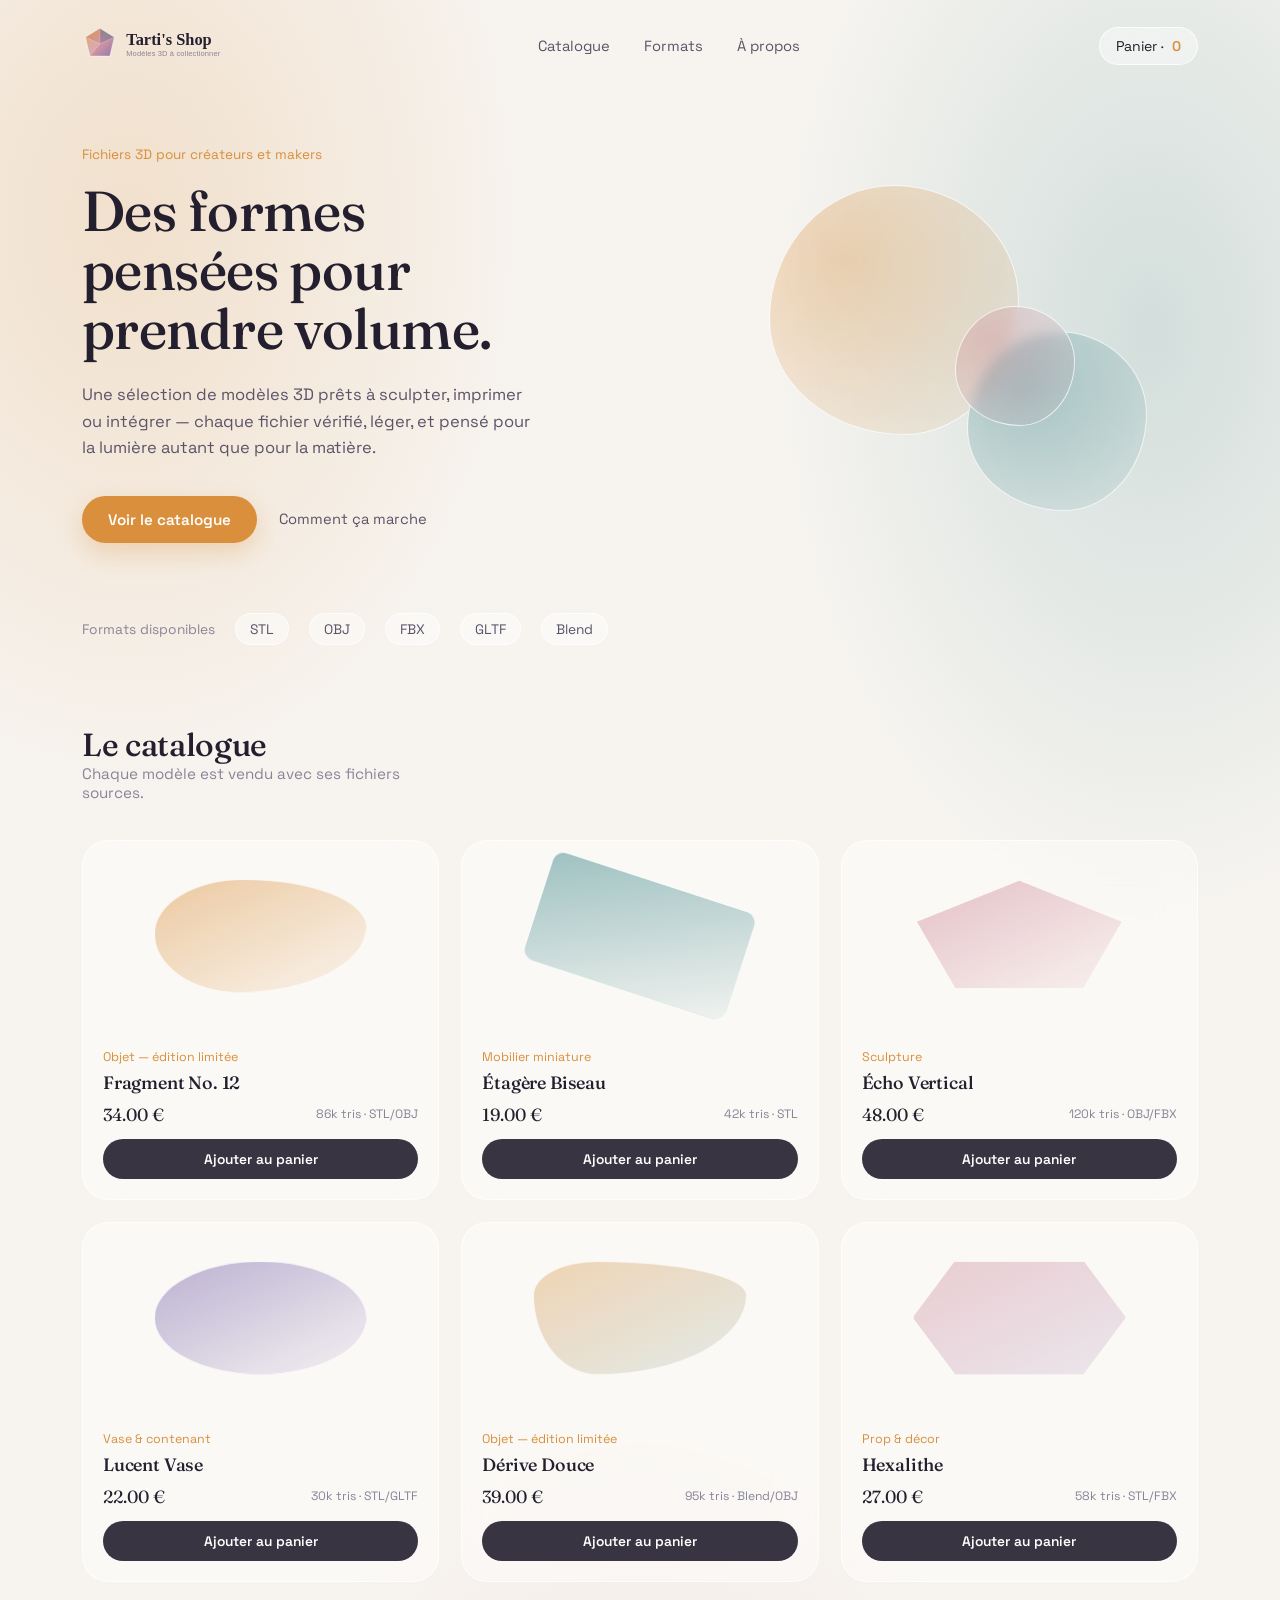
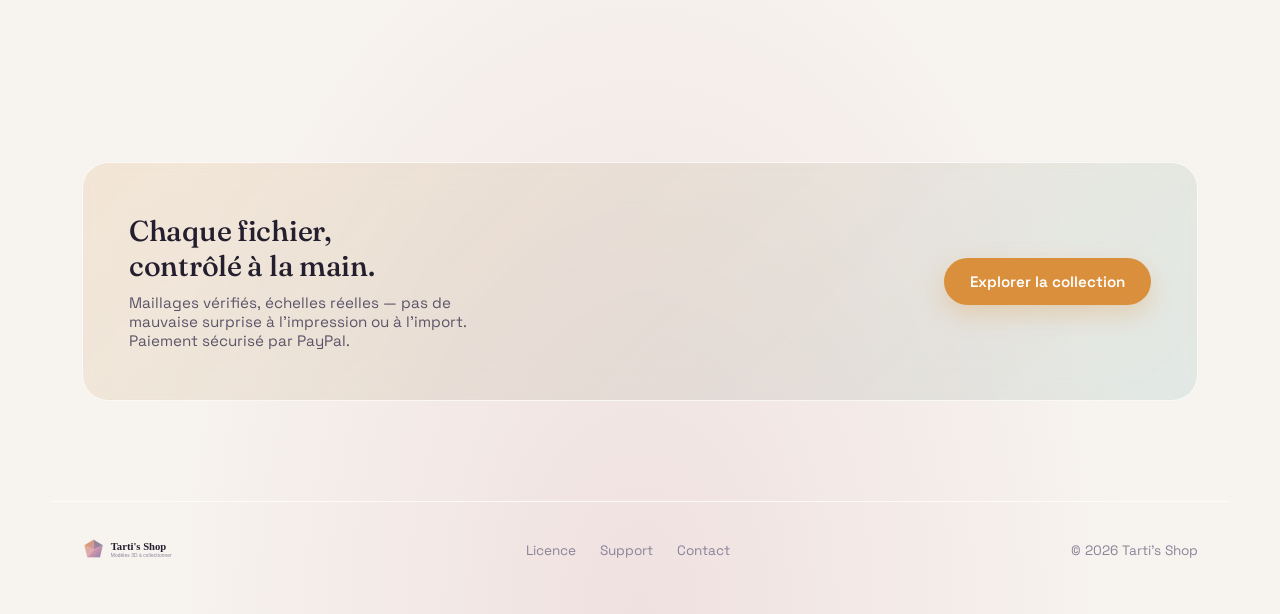
==== index.html @ 71e9e68e "Add files via upload" ====
<!DOCTYPE html>
<html lang="fr">
<head>
<meta charset="UTF-8">
<meta name="viewport" content="width=device-width, initial-scale=1.0">
<title>Tarti's Shop — Modèles 3D</title>
<meta name="description" content="Modèles 3D à télécharger : sculptures, objets et props prêts pour l'impression ou l'intégration.">
<link rel="icon" href="assets/icon.svg" type="image/svg+xml">

<link rel="preconnect" href="https://fonts.googleapis.com">
<link rel="preconnect" href="https://fonts.gstatic.com" crossorigin>
<link href="https://fonts.googleapis.com/css2?family=Fraunces:opsz,wght@9..144,400;9..144,500;9..144,600&family=Space+Grotesk:wght@400;500;600&display=swap" rel="stylesheet">
<link rel="stylesheet" href="css/style.css">
</head>
<body>

  <nav>
    <a href="#" class="logo-link"><img src="assets/logo.svg" alt="Tarti's Shop"></a>
    <div class="nav-links">
      <a href="#catalogue">Catalogue</a>
      <a href="#formats">Formats</a>
      <a href="#a-propos">À propos</a>
    </div>
    <button class="cart-btn" id="cart-toggle">
      Panier · <span id="cart-count">0</span>
    </button>
  </nav>

  <header class="hero">
    <div>
      <div class="eyebrow">Fichiers 3D pour créateurs et makers</div>
      <h1>Des formes pensées pour prendre volume.</h1>
      <p>Une sélection de modèles 3D prêts à sculpter, imprimer ou intégrer — chaque fichier vérifié, léger, et pensé pour la lumière autant que pour la matière.</p>
      <div class="hero-actions">
        <a href="#catalogue" class="btn-primary">Voir le catalogue</a>
        <a href="#a-propos" class="btn-ghost">Comment ça marche</a>
      </div>
    </div>
    <div class="hero-visual">
      <div class="prism p1"></div>
      <div class="prism p2"></div>
      <div class="prism p3"></div>
    </div>
  </header>

  <div class="formats" id="formats">
    <span>Formats disponibles</span>
    <span class="tag">STL</span>
    <span class="tag">OBJ</span>
    <span class="tag">FBX</span>
    <span class="tag">GLTF</span>
    <span class="tag">Blend</span>
  </div>

  <section class="catalog" id="catalogue">
    <div class="catalog-head">
      <div>
        <h2>Le catalogue</h2>
        <p>Chaque modèle est vendu avec ses fichiers sources.</p>
      </div>
    </div>
    <div class="grid" id="catalog-grid"><!-- généré par js/cart.js --></div>
  </section>

  <section class="cta-strip" id="a-propos">
    <div class="cta-panel">
      <div>
        <h2>Chaque fichier, contrôlé à la main.</h2>
        <p>Maillages vérifiés, échelles réelles — pas de mauvaise surprise à l'impression ou à l'import. Paiement sécurisé par PayPal.</p>
      </div>
      <a href="#catalogue" class="btn-primary">Explorer la collection</a>
    </div>
  </section>

  <footer>
    <img src="assets/logo.svg" alt="Tarti's Shop">
    <div class="foot-links">
      <a href="#">Licence</a>
      <a href="#">Support</a>
      <a href="#">Contact</a>
    </div>
    <div>© 2026 Tarti's Shop</div>
  </footer>

  <!-- ---------- PANIER ---------- -->
  <div class="overlay" id="overlay"></div>
  <aside class="drawer" id="drawer">
    <div class="drawer-head">
      <h2>Votre panier</h2>
      <button class="close-btn" id="close-drawer" aria-label="Fermer">×</button>
    </div>
    <div id="cart-items"><!-- généré par js/cart.js --></div>
    <div class="drawer-foot">
      <div class="total-row">
        <span>Total</span>
        <span class="amount" id="cart-total">0.00 €</span>
      </div>
      <div id="paypal-button-container"></div>
      <p class="checkout-note">Paiement sécurisé, traité directement par PayPal.</p>
    </div>
  </aside>

  <div id="toast"></div>

  <!-- ⚠️ Remplacez YOUR_PAYPAL_CLIENT_ID par votre Client ID PayPal (voir README.md) -->
  <script src="https://www.paypal.com/sdk/js?client-id=YOUR_PAYPAL_CLIENT_ID&currency=EUR"></script>

  <script src="js/products.js"></script>
  <script src="js/cart.js"></script>
  <script src="js/paypal.js"></script>
</body>
</html>
---- css/style.css ----
:root{
  --ink: #241F2E;
  --ink-dim: #5B5468;
  --ink-faint: #8A8398;

  --glass: rgba(255,255,255,0.42);
  --glass-strong: rgba(255,255,255,0.68);
  --glass-border: rgba(255,255,255,0.75);

  --amber: #D98F3B;
  --teal: #2E7D82;
  --rose: #C97B8E;
  --violet: #6E5AA6;

  --radius-lg: 26px;
  --radius-sm: 14px;
}

*{ margin:0; padding:0; box-sizing:border-box; }
html{ scroll-behavior:smooth; }

body{
  font-family:'Space Grotesk', sans-serif;
  color: var(--ink);
  min-height:100vh;
  background:
    radial-gradient(55% 45% at 10% 10%, rgba(217,143,59,0.20), transparent 60%),
    radial-gradient(50% 45% at 90% 15%, rgba(46,125,130,0.18), transparent 60%),
    radial-gradient(60% 55% at 50% 100%, rgba(201,123,142,0.16), transparent 65%),
    #F7F4F0;
}

h1,h2,h3,.display{
  font-family:'Fraunces', serif;
  font-weight:500;
  letter-spacing:-0.01em;
}

a{ color:inherit; text-decoration:none; }
button{ font-family:inherit; border:none; cursor:pointer; background:none; color:inherit; }

/* ---------- NAV ---------- */
nav{
  display:flex; align-items:center; justify-content:space-between;
  max-width:1180px; margin:0 auto; padding:26px 32px 0;
}
.logo-link img{ height:40px; display:block; }
.nav-links{ display:flex; gap:34px; font-size:0.92rem; color:var(--ink-dim); }
.nav-links a:hover{ color:var(--ink); }

.cart-btn{
  display:flex; align-items:center; gap:8px;
  background:var(--glass);
  border:1px solid var(--glass-border);
  padding:9px 16px;
  border-radius:100px;
  font-size:0.88rem;
  backdrop-filter: blur(14px);
  -webkit-backdrop-filter: blur(14px);
}
.cart-btn:hover{ background:var(--glass-strong); }
#cart-count{ font-weight:600; color:var(--amber); }

/* ---------- HERO ---------- */
.hero{
  max-width:1180px; margin:0 auto; padding:80px 32px 70px;
  display:grid; grid-template-columns:1.05fr 0.95fr; gap:40px; align-items:center;
}
.eyebrow{ font-size:0.85rem; color:var(--amber); margin-bottom:18px; }
.hero h1{ font-size:clamp(2.4rem,4.4vw,3.9rem); line-height:1.05; max-width:12ch; }
.hero p{ margin-top:24px; max-width:42ch; color:var(--ink-dim); font-size:1.03rem; line-height:1.6; }
.hero-actions{ margin-top:34px; display:flex; gap:16px; align-items:center; }

.btn-primary{
  background: var(--amber); color:#fff; padding:14px 26px; border-radius:100px;
  font-weight:600; font-size:0.95rem; display:inline-block;
  transition:transform .25s ease, box-shadow .25s ease;
  box-shadow:0 10px 24px rgba(217,143,59,0.28);
}
.btn-primary:hover{ transform:translateY(-2px); box-shadow:0 14px 30px rgba(217,143,59,0.36); }
.btn-ghost{
  color:var(--ink-dim); font-size:0.92rem; padding:14px 6px; border-bottom:1px solid transparent;
  transition:border-color .2s ease, color .2s ease;
}
.btn-ghost:hover{ color:var(--ink); border-color:var(--glass-border); }

.hero-visual{ position:relative; height:380px; display:flex; align-items:center; justify-content:center; }
.prism{
  position:absolute; border-radius:50% 50% 46% 54% / 54% 46% 54% 46%;
  background:linear-gradient(135deg, rgba(255,255,255,0.55), rgba(255,255,255,0.08));
  border:1px solid var(--glass-border);
  backdrop-filter: blur(6px); -webkit-backdrop-filter: blur(6px);
  animation:float 9s ease-in-out infinite;
}
.prism.p1{ width:250px; height:250px; top:8%; left:16%; background:radial-gradient(circle at 30% 30%, rgba(217,143,59,0.35), rgba(217,143,59,0.03)); }
.prism.p2{ width:180px; height:180px; bottom:6%; right:10%; background:radial-gradient(circle at 30% 30%, rgba(46,125,130,0.32), rgba(46,125,130,0.03)); animation-delay:-3s; }
.prism.p3{ width:120px; height:120px; top:40%; right:24%; background:radial-gradient(circle at 30% 30%, rgba(201,123,142,0.32), rgba(201,123,142,0.03)); animation-delay:-6s; }
@keyframes float{ 0%,100%{ transform:translateY(0) rotate(0);} 50%{ transform:translateY(-16px) rotate(4deg);} }
@media (prefers-reduced-motion: reduce){ .prism{ animation:none; } }

/* ---------- FORMATS ---------- */
.formats{
  max-width:1180px; margin:0 auto; padding:0 32px 80px;
  display:flex; align-items:center; gap:20px; flex-wrap:wrap;
  color:var(--ink-faint); font-size:0.86rem;
}
.formats .tag{
  border:1px solid var(--glass-border); background:var(--glass);
  padding:6px 14px; border-radius:100px; color:var(--ink-dim);
  backdrop-filter: blur(10px);
}

/* ---------- CATALOGUE ---------- */
.catalog{ max-width:1180px; margin:0 auto; padding:0 32px 60px; }
.catalog-head{
  display:flex; justify-content:space-between; align-items:flex-end;
  margin-bottom:38px; gap:20px; flex-wrap:wrap;
}
.catalog-head h2{ font-size:2rem; }
.catalog-head p{ color:var(--ink-faint); font-size:0.95rem; max-width:34ch; }

.grid{ display:grid; grid-template-columns:repeat(3,1fr); gap:22px; }

.card{
  background:var(--glass);
  border:1px solid var(--glass-border);
  border-radius:var(--radius-lg);
  overflow:hidden;
  backdrop-filter: blur(18px) saturate(140%);
  -webkit-backdrop-filter: blur(18px) saturate(140%);
  transition:transform .3s ease, background .3s ease, border-color .3s ease;
  display:flex; flex-direction:column;
}
.card:hover{ transform:translateY(-5px); background:var(--glass-strong); }

.thumb{ height:190px; display:flex; align-items:center; justify-content:center; }
.thumb .shape{ width:60%; height:60%; border:1px solid rgba(255,255,255,0.7); }
.shape.s1{ border-radius:42% 58% 60% 40% / 48% 42% 58% 52%; background:linear-gradient(155deg, rgba(217,143,59,0.45), rgba(217,143,59,0.05)); }
.shape.s2{ border-radius:12px; transform:rotate(18deg); background:linear-gradient(155deg, rgba(46,125,130,0.45), rgba(46,125,130,0.05)); }
.shape.s3{ clip-path:polygon(50% 2%,98% 38%,80% 96%,20% 96%,2% 38%); background:linear-gradient(155deg, rgba(201,123,142,0.45), rgba(201,123,142,0.05)); }
.shape.s4{ border-radius:50%; background:linear-gradient(155deg, rgba(110,90,166,0.45), rgba(110,90,166,0.05)); }
.shape.s5{ border-radius:30% 70% 70% 30% / 30% 30% 70% 70%; background:linear-gradient(155deg, rgba(217,143,59,0.35), rgba(46,125,130,0.12)); }
.shape.s6{ clip-path:polygon(20% 0,80% 0,100% 50%,80% 100%,20% 100%,0 50%); background:linear-gradient(155deg, rgba(201,123,142,0.35), rgba(110,90,166,0.12)); }

.card-body{ padding:18px 20px 20px; display:flex; flex-direction:column; flex:1; }
.card-cat{ font-size:0.78rem; color:var(--amber); margin-bottom:6px; }
.card-body h3{ font-size:1.12rem; font-weight:500; margin-bottom:10px; }
.card-meta{ display:flex; justify-content:space-between; align-items:center; margin-top:auto; }
.card-meta .price{ font-family:'Fraunces', serif; font-size:1.1rem; }
.card-meta .specs{ font-size:0.76rem; color:var(--ink-faint); }

.add-btn{
  margin-top:14px; width:100%; padding:11px; border-radius:100px;
  background:rgba(36,31,46,0.9); color:#fff; font-size:0.86rem; font-weight:600;
  transition:background .2s ease;
}
.add-btn:hover{ background:#000; }
.add-btn.added{ background:var(--teal); }

/* ---------- CART DRAWER ---------- */
.overlay{
  position:fixed; inset:0; background:rgba(36,31,46,0.28);
  opacity:0; pointer-events:none; transition:opacity .3s ease; z-index:40;
}
.overlay.open{ opacity:1; pointer-events:auto; }

.drawer{
  position:fixed; top:0; right:0; height:100vh; width:min(420px, 92vw);
  background:rgba(255,255,255,0.85);
  backdrop-filter: blur(24px) saturate(140%);
  -webkit-backdrop-filter: blur(24px) saturate(140%);
  border-left:1px solid var(--glass-border);
  transform:translateX(100%); transition:transform .35s ease;
  z-index:50; display:flex; flex-direction:column;
}
.drawer.open{ transform:translateX(0); }
.drawer-head{
  display:flex; justify-content:space-between; align-items:center;
  padding:24px 24px 18px; border-bottom:1px solid var(--glass-border);
}
.drawer-head h2{ font-size:1.4rem; }
.close-btn{ font-size:1.4rem; color:var(--ink-dim); }

#cart-items{ flex:1; overflow-y:auto; padding:16px 24px; display:flex; flex-direction:column; gap:14px; }
.cart-empty{ color:var(--ink-faint); font-size:0.92rem; padding:20px 0; }

.cart-item{
  display:flex; gap:12px; align-items:center;
  background:var(--glass); border:1px solid var(--glass-border);
  border-radius:var(--radius-sm); padding:10px 12px;
}
.cart-item .mini-shape{ width:44px; height:44px; border-radius:12px; flex-shrink:0; }
.cart-item .ci-info{ flex:1; }
.cart-item .ci-info .name{ font-size:0.92rem; font-weight:500; }
.cart-item .ci-info .price{ font-size:0.82rem; color:var(--ink-faint); }
.qty-controls{ display:flex; align-items:center; gap:8px; }
.qty-controls button{
  width:24px; height:24px; border-radius:50%; background:var(--glass-strong);
  border:1px solid var(--glass-border); font-size:0.9rem;
}
.remove-btn{ color:var(--rose); font-size:0.78rem; margin-left:8px; }

.drawer-foot{ padding:20px 24px 26px; border-top:1px solid var(--glass-border); }
.total-row{ display:flex; justify-content:space-between; font-size:1.05rem; margin-bottom:16px; }
.total-row .amount{ font-family:'Fraunces', serif; }

#paypal-button-container{ min-height:45px; }
.checkout-note{ font-size:0.76rem; color:var(--ink-faint); margin-top:10px; text-align:center; }

/* ---------- CTA STRIP ---------- */
.cta-strip{ max-width:1180px; margin:60px auto 0; padding:60px 32px; }
.cta-panel{
  border-radius:var(--radius-lg); border:1px solid var(--glass-border);
  background:linear-gradient(135deg, rgba(217,143,59,0.14), rgba(46,125,130,0.1));
  backdrop-filter: blur(16px); -webkit-backdrop-filter: blur(16px);
  padding:50px 46px; display:flex; justify-content:space-between; align-items:center;
  gap:30px; flex-wrap:wrap;
}
.cta-panel h2{ font-size:1.8rem; max-width:16ch; }
.cta-panel p{ color:var(--ink-dim); margin-top:10px; max-width:38ch; font-size:0.95rem; }

/* ---------- FOOTER ---------- */
footer{
  max-width:1180px; margin:40px auto 0; padding:36px 32px 50px;
  display:flex; justify-content:space-between; align-items:center;
  color:var(--ink-faint); font-size:0.85rem; border-top:1px solid var(--glass-border);
  flex-wrap:wrap; gap:16px;
}
footer img{ height:26px; }
footer .foot-links{ display:flex; gap:24px; }
footer .foot-links a:hover{ color:var(--ink-dim); }

/* ---------- TOAST ---------- */
#toast{
  position:fixed; bottom:24px; left:50%; transform:translateX(-50%) translateY(20px);
  background:rgba(36,31,46,0.92); color:#fff; padding:12px 22px; border-radius:100px;
  font-size:0.88rem; opacity:0; pointer-events:none; transition:all .3s ease; z-index:60;
}
#toast.show{ opacity:1; transform:translateX(-50%) translateY(0); }

/* ---------- RESPONSIVE ---------- */
@media (max-width:860px){
  .hero{ grid-template-columns:1fr; padding-top:56px; }
  .hero-visual{ height:260px; order:-1; }
  .grid{ grid-template-columns:repeat(2,1fr); }
  .nav-links{ display:none; }
}
@media (max-width:540px){
  .grid{ grid-template-columns:1fr; }
  .cta-panel{ flex-direction:column; align-items:flex-start; }
}

a:focus-visible, button:focus-visible{ outline:2px solid var(--amber); outline-offset:3px; }
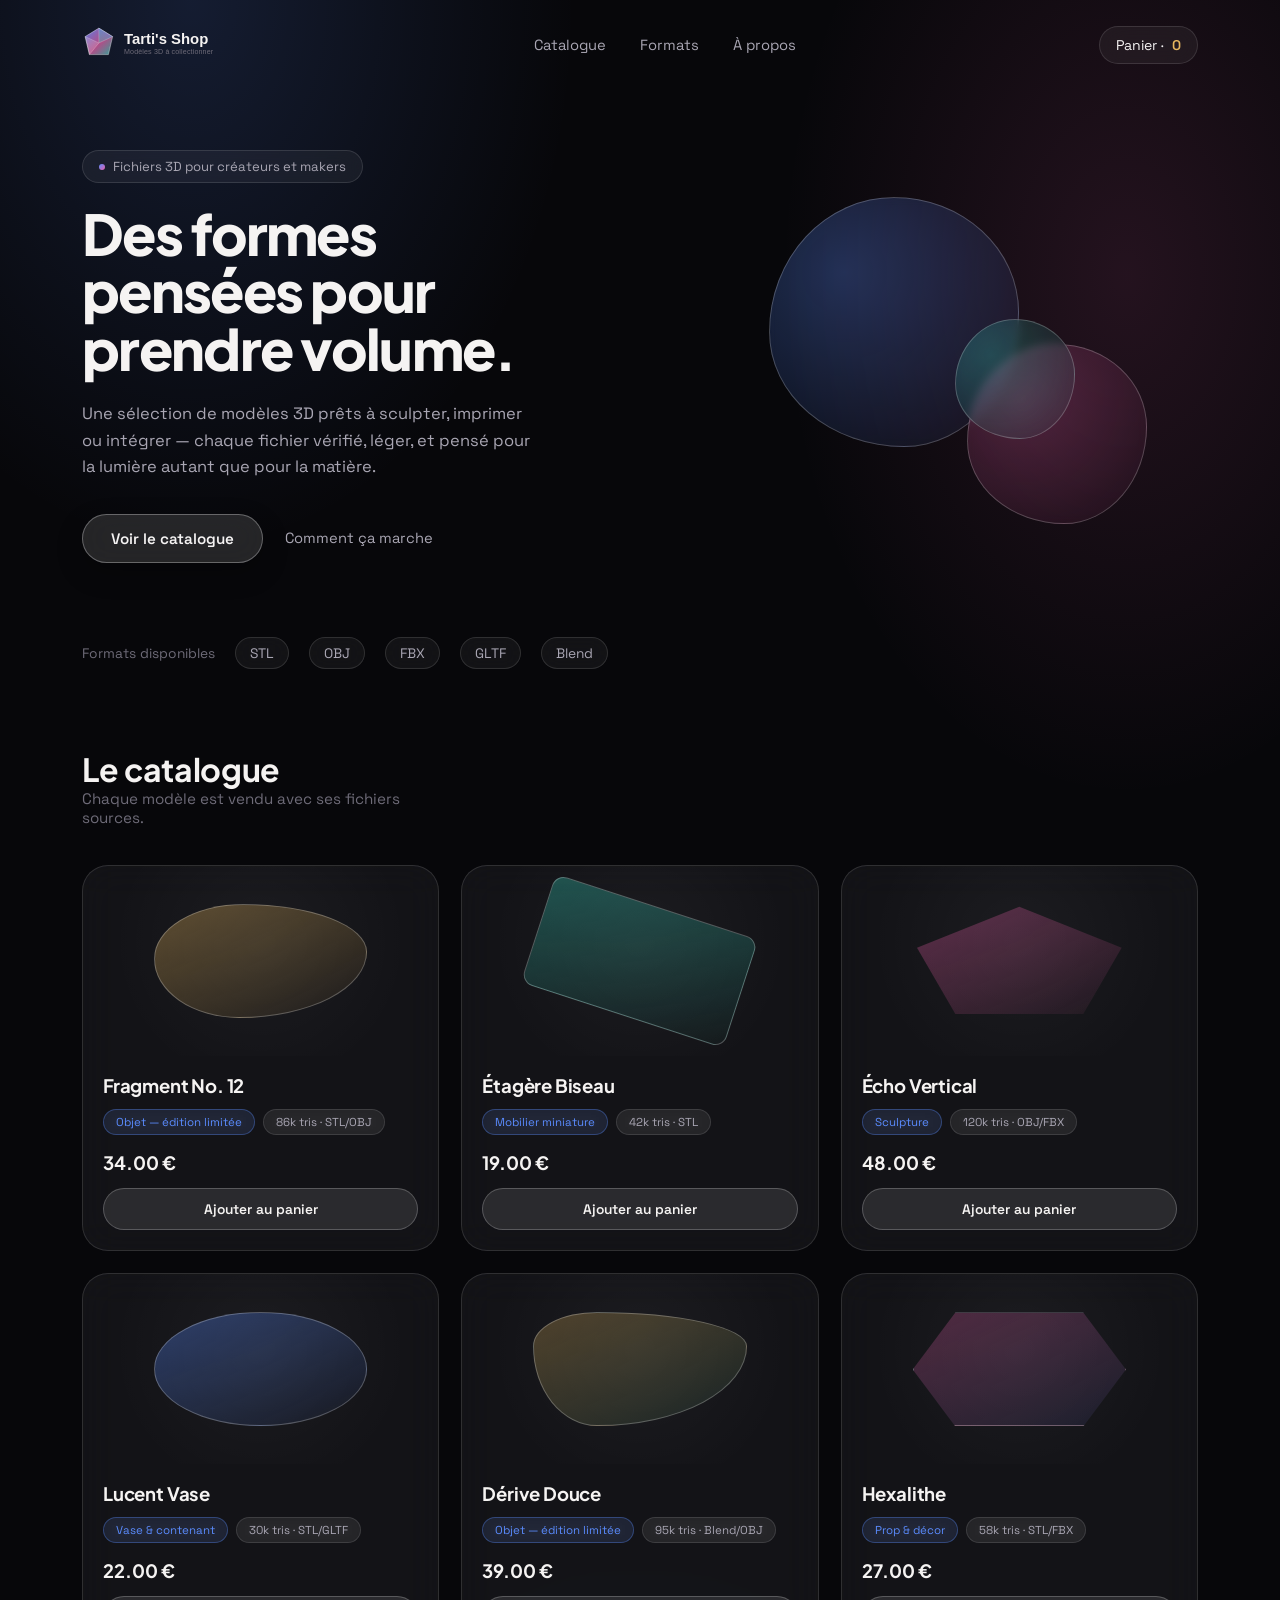
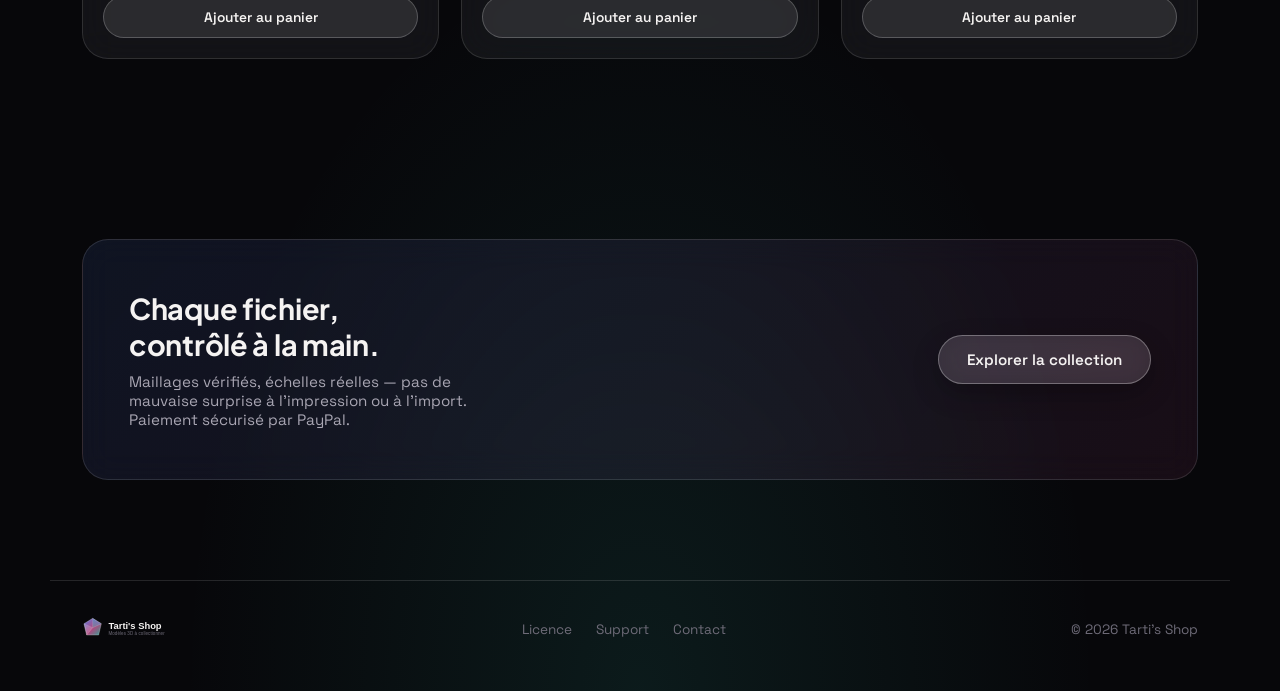
==== commit 8a8dc21c: "Add files via upload" ====
--- a/index.html
+++ b/index.html
@@ -9,7 +9,7 @@
 
 <link rel="preconnect" href="https://fonts.googleapis.com">
 <link rel="preconnect" href="https://fonts.gstatic.com" crossorigin>
-<link href="https://fonts.googleapis.com/css2?family=Fraunces:opsz,wght@9..144,400;9..144,500;9..144,600&family=Space+Grotesk:wght@400;500;600&display=swap" rel="stylesheet">
+<link href="https://fonts.googleapis.com/css2?family=Plus+Jakarta+Sans:wght@500;600;700;800&family=Space+Grotesk:wght@400;500;600&display=swap" rel="stylesheet">
 <link rel="stylesheet" href="css/style.css">
 </head>
 <body>
@@ -95,18 +95,14 @@
         <span>Total</span>
         <span class="amount" id="cart-total">0.00 €</span>
       </div>
-      <div id="paypal-button-container"></div>
-      <p class="checkout-note">Paiement sécurisé, traité directement par PayPal.</p>
+      <a href="checkout.html" class="btn-buy" id="go-to-checkout" style="display:block; text-align:center; width:100%;" onclick="return !this.classList.contains('is-disabled');">Passer commande</a>
+      <p class="checkout-note">Paiement sécurisé, traité directement sur le site via PayPal.</p>
     </div>
   </aside>
 
   <div id="toast"></div>
 
-  <!-- ⚠️ Remplacez YOUR_PAYPAL_CLIENT_ID par votre Client ID PayPal (voir README.md) -->
-  <script src="https://www.paypal.com/sdk/js?client-id=YOUR_PAYPAL_CLIENT_ID&currency=EUR"></script>
-
   <script src="js/products.js"></script>
   <script src="js/cart.js"></script>
-  <script src="js/paypal.js"></script>
 </body>
 </html>
--- a/css/style.css
+++ b/css/style.css
@@ -1,16 +1,17 @@
 :root{
-  --ink: #241F2E;
-  --ink-dim: #5B5468;
-  --ink-faint: #8A8398;
-
-  --glass: rgba(255,255,255,0.42);
-  --glass-strong: rgba(255,255,255,0.68);
-  --glass-border: rgba(255,255,255,0.75);
-
-  --amber: #D98F3B;
-  --teal: #2E7D82;
-  --rose: #C97B8E;
-  --violet: #6E5AA6;
+  --ink: #F5F3F2;
+  --ink-dim: #A9A6B3;
+  --ink-faint: #6E6B78;
+
+  --glass: rgba(255,255,255,0.05);
+  --glass-strong: rgba(255,255,255,0.09);
+  --glass-border: rgba(255,255,255,0.12);
+  --glass-border-strong: rgba(255,255,255,0.22);
+
+  --blue: #5B8CFF;
+  --magenta: #E85FA8;
+  --teal: #35C7B4;
+  --amber: #E7B75F;
 
   --radius-lg: 26px;
   --radius-sm: 14px;
@@ -24,15 +25,15 @@
   color: var(--ink);
   min-height:100vh;
   background:
-    radial-gradient(55% 45% at 10% 10%, rgba(217,143,59,0.20), transparent 60%),
-    radial-gradient(50% 45% at 90% 15%, rgba(46,125,130,0.18), transparent 60%),
-    radial-gradient(60% 55% at 50% 100%, rgba(201,123,142,0.16), transparent 65%),
-    #F7F4F0;
+    radial-gradient(50% 40% at 15% 0%, rgba(91,140,255,0.16), transparent 60%),
+    radial-gradient(45% 38% at 88% 12%, rgba(232,95,168,0.13), transparent 60%),
+    radial-gradient(55% 50% at 50% 100%, rgba(53,199,180,0.10), transparent 65%),
+    #07070A;
 }
 
 h1,h2,h3,.display{
-  font-family:'Fraunces', serif;
-  font-weight:500;
+  font-family:'Plus Jakarta Sans', sans-serif;
+  font-weight:700;
   letter-spacing:-0.01em;
 }
 
@@ -44,7 +45,7 @@
   display:flex; align-items:center; justify-content:space-between;
   max-width:1180px; margin:0 auto; padding:26px 32px 0;
 }
-.logo-link img{ height:40px; display:block; }
+.logo-link img{ height:38px; display:block; }
 .nav-links{ display:flex; gap:34px; font-size:0.92rem; color:var(--ink-dim); }
 .nav-links a:hover{ color:var(--ink); }
 
@@ -58,26 +59,53 @@
   backdrop-filter: blur(14px);
   -webkit-backdrop-filter: blur(14px);
 }
-.cart-btn:hover{ background:var(--glass-strong); }
+.cart-btn:hover{ background:var(--glass-strong); border-color:var(--glass-border-strong); }
 #cart-count{ font-weight:600; color:var(--amber); }
 
 /* ---------- HERO ---------- */
 .hero{
-  max-width:1180px; margin:0 auto; padding:80px 32px 70px;
+  max-width:1180px; margin:0 auto; padding:86px 32px 74px;
   display:grid; grid-template-columns:1.05fr 0.95fr; gap:40px; align-items:center;
 }
-.eyebrow{ font-size:0.85rem; color:var(--amber); margin-bottom:18px; }
-.hero h1{ font-size:clamp(2.4rem,4.4vw,3.9rem); line-height:1.05; max-width:12ch; }
+.eyebrow{
+  display:inline-flex; align-items:center; gap:8px;
+  font-size:0.82rem; color:var(--ink-dim); margin-bottom:22px;
+  background:var(--glass); border:1px solid var(--glass-border);
+  padding:7px 16px; border-radius:100px;
+  backdrop-filter: blur(12px); -webkit-backdrop-filter: blur(12px);
+}
+.eyebrow::before{
+  content:""; width:6px; height:6px; border-radius:50%;
+  background: linear-gradient(135deg, var(--blue), var(--magenta));
+  flex-shrink:0;
+}
+.hero h1{ font-size:clamp(2.5rem,4.4vw,4.1rem); line-height:1.02; max-width:12ch; color:var(--ink); font-weight:800; letter-spacing:-0.03em; }
 .hero p{ margin-top:24px; max-width:42ch; color:var(--ink-dim); font-size:1.03rem; line-height:1.6; }
 .hero-actions{ margin-top:34px; display:flex; gap:16px; align-items:center; }
 
 .btn-primary{
-  background: var(--amber); color:#fff; padding:14px 26px; border-radius:100px;
+  background: rgba(255,255,255,0.12);
+  border: 1px solid rgba(255,255,255,0.3);
+  backdrop-filter: blur(16px); -webkit-backdrop-filter: blur(16px);
+  color: var(--ink); padding:14px 28px; border-radius:100px;
   font-weight:600; font-size:0.95rem; display:inline-block;
-  transition:transform .25s ease, box-shadow .25s ease;
-  box-shadow:0 10px 24px rgba(217,143,59,0.28);
-}
-.btn-primary:hover{ transform:translateY(-2px); box-shadow:0 14px 30px rgba(217,143,59,0.36); }
+  transition:transform .25s ease, box-shadow .25s ease, background .25s ease;
+  box-shadow:0 10px 26px rgba(0,0,0,0.25);
+}
+.btn-primary:hover{ transform:translateY(-2px); background: rgba(255,255,255,0.18); box-shadow:0 14px 32px rgba(0,0,0,0.3); }
+.btn-primary:disabled, .btn-primary.is-disabled, .btn-buy.is-disabled{ opacity:0.4; cursor:not-allowed; transform:none; box-shadow:none; pointer-events:none; }
+
+.btn-buy{
+  background: rgba(91,140,255,0.16);
+  border: 1px solid rgba(91,140,255,0.4);
+  backdrop-filter: blur(16px); -webkit-backdrop-filter: blur(16px);
+  color: var(--ink); padding:14px 28px; border-radius:100px;
+  font-weight:600; font-size:0.95rem; display:inline-block;
+  transition:transform .25s ease, box-shadow .25s ease, background .25s ease;
+  box-shadow:0 10px 26px rgba(91,140,255,0.12);
+}
+.btn-buy:hover{ transform:translateY(-2px); background: rgba(91,140,255,0.26); }
+
 .btn-ghost{
   color:var(--ink-dim); font-size:0.92rem; padding:14px 6px; border-bottom:1px solid transparent;
   transition:border-color .2s ease, color .2s ease;
@@ -87,14 +115,14 @@
 .hero-visual{ position:relative; height:380px; display:flex; align-items:center; justify-content:center; }
 .prism{
   position:absolute; border-radius:50% 50% 46% 54% / 54% 46% 54% 46%;
-  background:linear-gradient(135deg, rgba(255,255,255,0.55), rgba(255,255,255,0.08));
-  border:1px solid var(--glass-border);
-  backdrop-filter: blur(6px); -webkit-backdrop-filter: blur(6px);
+  background:linear-gradient(135deg, rgba(255,255,255,0.10), rgba(255,255,255,0.01));
+  border:1px solid var(--glass-border-strong);
+  backdrop-filter: blur(4px); -webkit-backdrop-filter: blur(4px);
   animation:float 9s ease-in-out infinite;
 }
-.prism.p1{ width:250px; height:250px; top:8%; left:16%; background:radial-gradient(circle at 30% 30%, rgba(217,143,59,0.35), rgba(217,143,59,0.03)); }
-.prism.p2{ width:180px; height:180px; bottom:6%; right:10%; background:radial-gradient(circle at 30% 30%, rgba(46,125,130,0.32), rgba(46,125,130,0.03)); animation-delay:-3s; }
-.prism.p3{ width:120px; height:120px; top:40%; right:24%; background:radial-gradient(circle at 30% 30%, rgba(201,123,142,0.32), rgba(201,123,142,0.03)); animation-delay:-6s; }
+.prism.p1{ width:250px; height:250px; top:8%; left:16%; background:radial-gradient(circle at 30% 30%, rgba(91,140,255,0.30), rgba(91,140,255,0.02)); }
+.prism.p2{ width:180px; height:180px; bottom:6%; right:10%; background:radial-gradient(circle at 30% 30%, rgba(232,95,168,0.28), rgba(232,95,168,0.02)); animation-delay:-3s; }
+.prism.p3{ width:120px; height:120px; top:40%; right:24%; background:radial-gradient(circle at 30% 30%, rgba(53,199,180,0.28), rgba(53,199,180,0.02)); animation-delay:-6s; }
 @keyframes float{ 0%,100%{ transform:translateY(0) rotate(0);} 50%{ transform:translateY(-16px) rotate(4deg);} }
 @media (prefers-reduced-motion: reduce){ .prism{ animation:none; } }
 
@@ -131,42 +159,50 @@
   transition:transform .3s ease, background .3s ease, border-color .3s ease;
   display:flex; flex-direction:column;
 }
-.card:hover{ transform:translateY(-5px); background:var(--glass-strong); }
-
-.thumb{ height:190px; display:flex; align-items:center; justify-content:center; }
-.thumb .shape{ width:60%; height:60%; border:1px solid rgba(255,255,255,0.7); }
-.shape.s1{ border-radius:42% 58% 60% 40% / 48% 42% 58% 52%; background:linear-gradient(155deg, rgba(217,143,59,0.45), rgba(217,143,59,0.05)); }
-.shape.s2{ border-radius:12px; transform:rotate(18deg); background:linear-gradient(155deg, rgba(46,125,130,0.45), rgba(46,125,130,0.05)); }
-.shape.s3{ clip-path:polygon(50% 2%,98% 38%,80% 96%,20% 96%,2% 38%); background:linear-gradient(155deg, rgba(201,123,142,0.45), rgba(201,123,142,0.05)); }
-.shape.s4{ border-radius:50%; background:linear-gradient(155deg, rgba(110,90,166,0.45), rgba(110,90,166,0.05)); }
-.shape.s5{ border-radius:30% 70% 70% 30% / 30% 30% 70% 70%; background:linear-gradient(155deg, rgba(217,143,59,0.35), rgba(46,125,130,0.12)); }
-.shape.s6{ clip-path:polygon(20% 0,80% 0,100% 50%,80% 100%,20% 100%,0 50%); background:linear-gradient(155deg, rgba(201,123,142,0.35), rgba(110,90,166,0.12)); }
+.card:hover{ transform:translateY(-5px); background:var(--glass-strong); border-color:var(--glass-border-strong); }
+
+.thumb{ height:190px; display:flex; align-items:center; justify-content:center; background:radial-gradient(circle at 50% 40%, rgba(255,255,255,0.04), transparent 70%); }
+.thumb .shape{ width:60%; height:60%; border:1px solid rgba(255,255,255,0.25); }
+.shape.s1{ border-radius:42% 58% 60% 40% / 48% 42% 58% 52%; background:linear-gradient(155deg, rgba(231,183,95,0.35), rgba(231,183,95,0.03)); }
+.shape.s2{ border-radius:12px; transform:rotate(18deg); background:linear-gradient(155deg, rgba(53,199,180,0.35), rgba(53,199,180,0.03)); }
+.shape.s3{ clip-path:polygon(50% 2%,98% 38%,80% 96%,20% 96%,2% 38%); background:linear-gradient(155deg, rgba(232,95,168,0.35), rgba(232,95,168,0.03)); }
+.shape.s4{ border-radius:50%; background:linear-gradient(155deg, rgba(91,140,255,0.35), rgba(91,140,255,0.03)); }
+.shape.s5{ border-radius:30% 70% 70% 30% / 30% 30% 70% 70%; background:linear-gradient(155deg, rgba(231,183,95,0.28), rgba(53,199,180,0.08)); }
+.shape.s6{ clip-path:polygon(20% 0,80% 0,100% 50%,80% 100%,20% 100%,0 50%); background:linear-gradient(155deg, rgba(232,95,168,0.28), rgba(91,140,255,0.08)); }
 
 .card-body{ padding:18px 20px 20px; display:flex; flex-direction:column; flex:1; }
-.card-cat{ font-size:0.78rem; color:var(--amber); margin-bottom:6px; }
-.card-body h3{ font-size:1.12rem; font-weight:500; margin-bottom:10px; }
+.card-body h3{ font-size:1.16rem; font-weight:700; margin-bottom:12px; color:var(--ink); }
+
+.pill-row{ display:flex; flex-wrap:wrap; gap:8px; margin-bottom:16px; }
+.pill{
+  font-size:0.72rem; padding:5px 12px; border-radius:100px;
+  background: var(--glass); border:1px solid var(--glass-border);
+  color: var(--ink-dim);
+  backdrop-filter: blur(10px); -webkit-backdrop-filter: blur(10px);
+}
+.pill.pill-accent{ color: var(--blue); border-color: rgba(91,140,255,0.35); background: rgba(91,140,255,0.1); }
+
 .card-meta{ display:flex; justify-content:space-between; align-items:center; margin-top:auto; }
-.card-meta .price{ font-family:'Fraunces', serif; font-size:1.1rem; }
-.card-meta .specs{ font-size:0.76rem; color:var(--ink-faint); }
+.card-meta .price{ font-family:'Plus Jakarta Sans', sans-serif; font-weight:700; font-size:1.15rem; }
 
 .add-btn{
   margin-top:14px; width:100%; padding:11px; border-radius:100px;
-  background:rgba(36,31,46,0.9); color:#fff; font-size:0.86rem; font-weight:600;
-  transition:background .2s ease;
-}
-.add-btn:hover{ background:#000; }
-.add-btn.added{ background:var(--teal); }
-
-/* ---------- CART DRAWER ---------- */
+  background:rgba(255,255,255,0.1); border:1px solid rgba(255,255,255,0.22); color:var(--ink); font-size:0.86rem; font-weight:600;
+  transition:background .2s ease, border-color .2s ease;
+}
+.add-btn:hover{ background:rgba(255,255,255,0.14); }
+.add-btn.added{ background:rgba(53,199,180,0.22); border-color:rgba(53,199,180,0.5); color:var(--teal); }
+
+/* ---------- CART DRAWER (index.html) ---------- */
 .overlay{
-  position:fixed; inset:0; background:rgba(36,31,46,0.28);
+  position:fixed; inset:0; background:rgba(0,0,0,0.5);
   opacity:0; pointer-events:none; transition:opacity .3s ease; z-index:40;
 }
 .overlay.open{ opacity:1; pointer-events:auto; }
 
 .drawer{
   position:fixed; top:0; right:0; height:100vh; width:min(420px, 92vw);
-  background:rgba(255,255,255,0.85);
+  background:rgba(10,10,14,0.88);
   backdrop-filter: blur(24px) saturate(140%);
   -webkit-backdrop-filter: blur(24px) saturate(140%);
   border-left:1px solid var(--glass-border);
@@ -191,32 +227,59 @@
 }
 .cart-item .mini-shape{ width:44px; height:44px; border-radius:12px; flex-shrink:0; }
 .cart-item .ci-info{ flex:1; }
-.cart-item .ci-info .name{ font-size:0.92rem; font-weight:500; }
+.cart-item .ci-info .name{ font-size:0.92rem; font-weight:500; color:var(--ink); }
 .cart-item .ci-info .price{ font-size:0.82rem; color:var(--ink-faint); }
 .qty-controls{ display:flex; align-items:center; gap:8px; }
 .qty-controls button{
   width:24px; height:24px; border-radius:50%; background:var(--glass-strong);
   border:1px solid var(--glass-border); font-size:0.9rem;
 }
-.remove-btn{ color:var(--rose); font-size:0.78rem; margin-left:8px; }
+.remove-btn{ color:var(--magenta); font-size:0.78rem; margin-left:8px; }
 
 .drawer-foot{ padding:20px 24px 26px; border-top:1px solid var(--glass-border); }
 .total-row{ display:flex; justify-content:space-between; font-size:1.05rem; margin-bottom:16px; }
-.total-row .amount{ font-family:'Fraunces', serif; }
-
-#paypal-button-container{ min-height:45px; }
+.total-row .amount{ font-family:'Plus Jakarta Sans', sans-serif; }
+
 .checkout-note{ font-size:0.76rem; color:var(--ink-faint); margin-top:10px; text-align:center; }
+
+/* ---------- CHECKOUT PAGE ---------- */
+.checkout-page{
+  max-width:1000px; margin:0 auto; padding:60px 32px 100px;
+  display:grid; grid-template-columns:1.15fr 0.85fr; gap:28px; align-items:start;
+}
+.checkout-title{ margin-bottom:8px; }
+.checkout-sub{ color:var(--ink-faint); font-size:0.95rem; margin-bottom:32px; }
+
+.panel{
+  background:var(--glass); border:1px solid var(--glass-border);
+  border-radius:var(--radius-lg);
+  backdrop-filter: blur(18px) saturate(140%);
+  -webkit-backdrop-filter: blur(18px) saturate(140%);
+  padding:26px;
+}
+.panel h2{ font-size:1.2rem; margin-bottom:20px; }
+
+#checkout-items{ display:flex; flex-direction:column; gap:14px; margin-bottom:6px; }
+
+.summary-row{ display:flex; justify-content:space-between; font-size:0.92rem; color:var(--ink-dim); padding:8px 0; }
+.summary-row.total{ font-size:1.15rem; color:var(--ink); border-top:1px solid var(--glass-border); margin-top:8px; padding-top:16px; }
+.summary-row.total .amount{ font-family:'Plus Jakarta Sans', sans-serif; }
+
+.payment-panel{ position:sticky; top:24px; }
+#paypal-button-container{ min-height:45px; margin-top:18px; }
+.empty-checkout{ text-align:center; padding:40px 20px; color:var(--ink-faint); }
+.empty-checkout a{ color:var(--blue); }
 
 /* ---------- CTA STRIP ---------- */
 .cta-strip{ max-width:1180px; margin:60px auto 0; padding:60px 32px; }
 .cta-panel{
   border-radius:var(--radius-lg); border:1px solid var(--glass-border);
-  background:linear-gradient(135deg, rgba(217,143,59,0.14), rgba(46,125,130,0.1));
+  background:linear-gradient(135deg, rgba(91,140,255,0.10), rgba(232,95,168,0.08));
   backdrop-filter: blur(16px); -webkit-backdrop-filter: blur(16px);
   padding:50px 46px; display:flex; justify-content:space-between; align-items:center;
   gap:30px; flex-wrap:wrap;
 }
-.cta-panel h2{ font-size:1.8rem; max-width:16ch; }
+.cta-panel h2{ font-size:1.8rem; max-width:16ch; color:var(--ink); }
 .cta-panel p{ color:var(--ink-dim); margin-top:10px; max-width:38ch; font-size:0.95rem; }
 
 /* ---------- FOOTER ---------- */
@@ -226,14 +289,14 @@
   color:var(--ink-faint); font-size:0.85rem; border-top:1px solid var(--glass-border);
   flex-wrap:wrap; gap:16px;
 }
-footer img{ height:26px; }
+footer img{ height:24px; }
 footer .foot-links{ display:flex; gap:24px; }
 footer .foot-links a:hover{ color:var(--ink-dim); }
 
 /* ---------- TOAST ---------- */
 #toast{
   position:fixed; bottom:24px; left:50%; transform:translateX(-50%) translateY(20px);
-  background:rgba(36,31,46,0.92); color:#fff; padding:12px 22px; border-radius:100px;
+  background:rgba(255,255,255,0.95); color:#111; padding:12px 22px; border-radius:100px;
   font-size:0.88rem; opacity:0; pointer-events:none; transition:all .3s ease; z-index:60;
 }
 #toast.show{ opacity:1; transform:translateX(-50%) translateY(0); }
@@ -244,10 +307,12 @@
   .hero-visual{ height:260px; order:-1; }
   .grid{ grid-template-columns:repeat(2,1fr); }
   .nav-links{ display:none; }
+  .checkout-page{ grid-template-columns:1fr; }
+  .payment-panel{ position:static; }
 }
 @media (max-width:540px){
   .grid{ grid-template-columns:1fr; }
   .cta-panel{ flex-direction:column; align-items:flex-start; }
 }
 
-a:focus-visible, button:focus-visible{ outline:2px solid var(--amber); outline-offset:3px; }
+a:focus-visible, button:focus-visible{ outline:2px solid var(--blue); outline-offset:3px; }
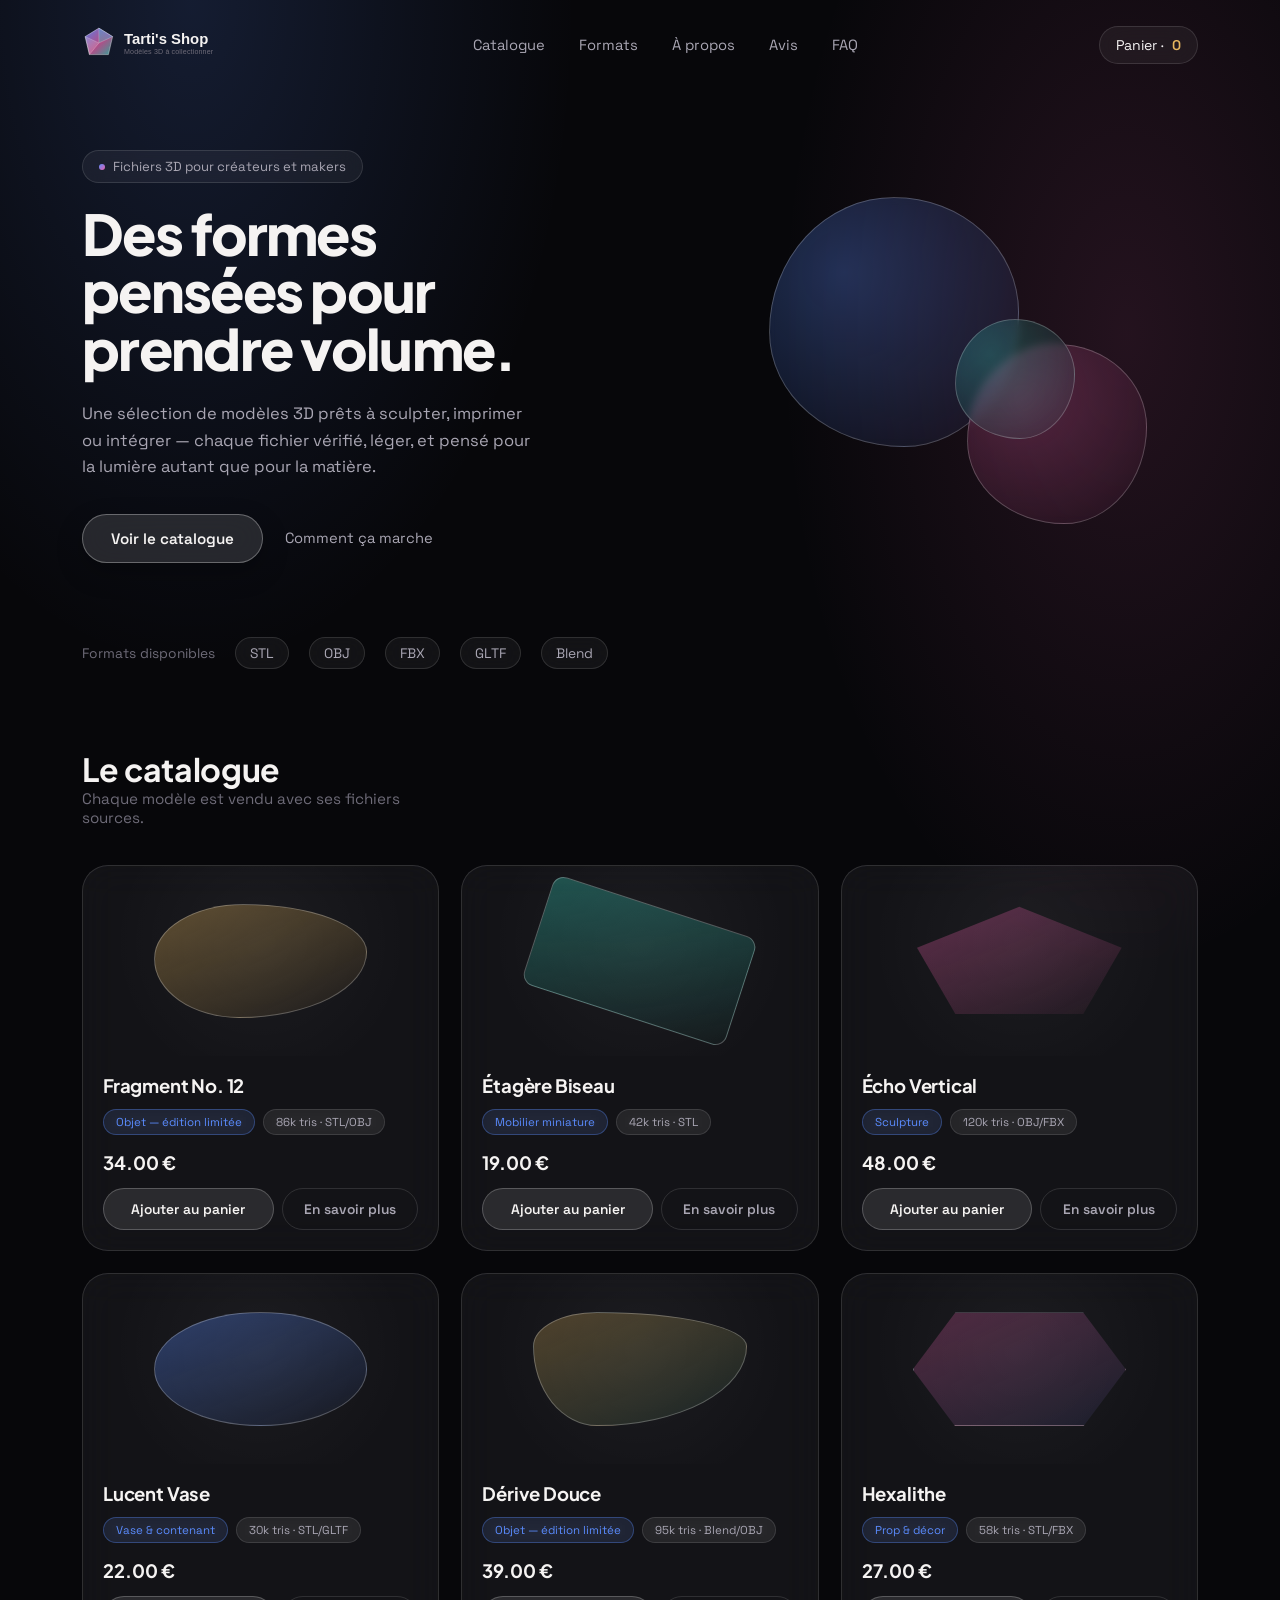
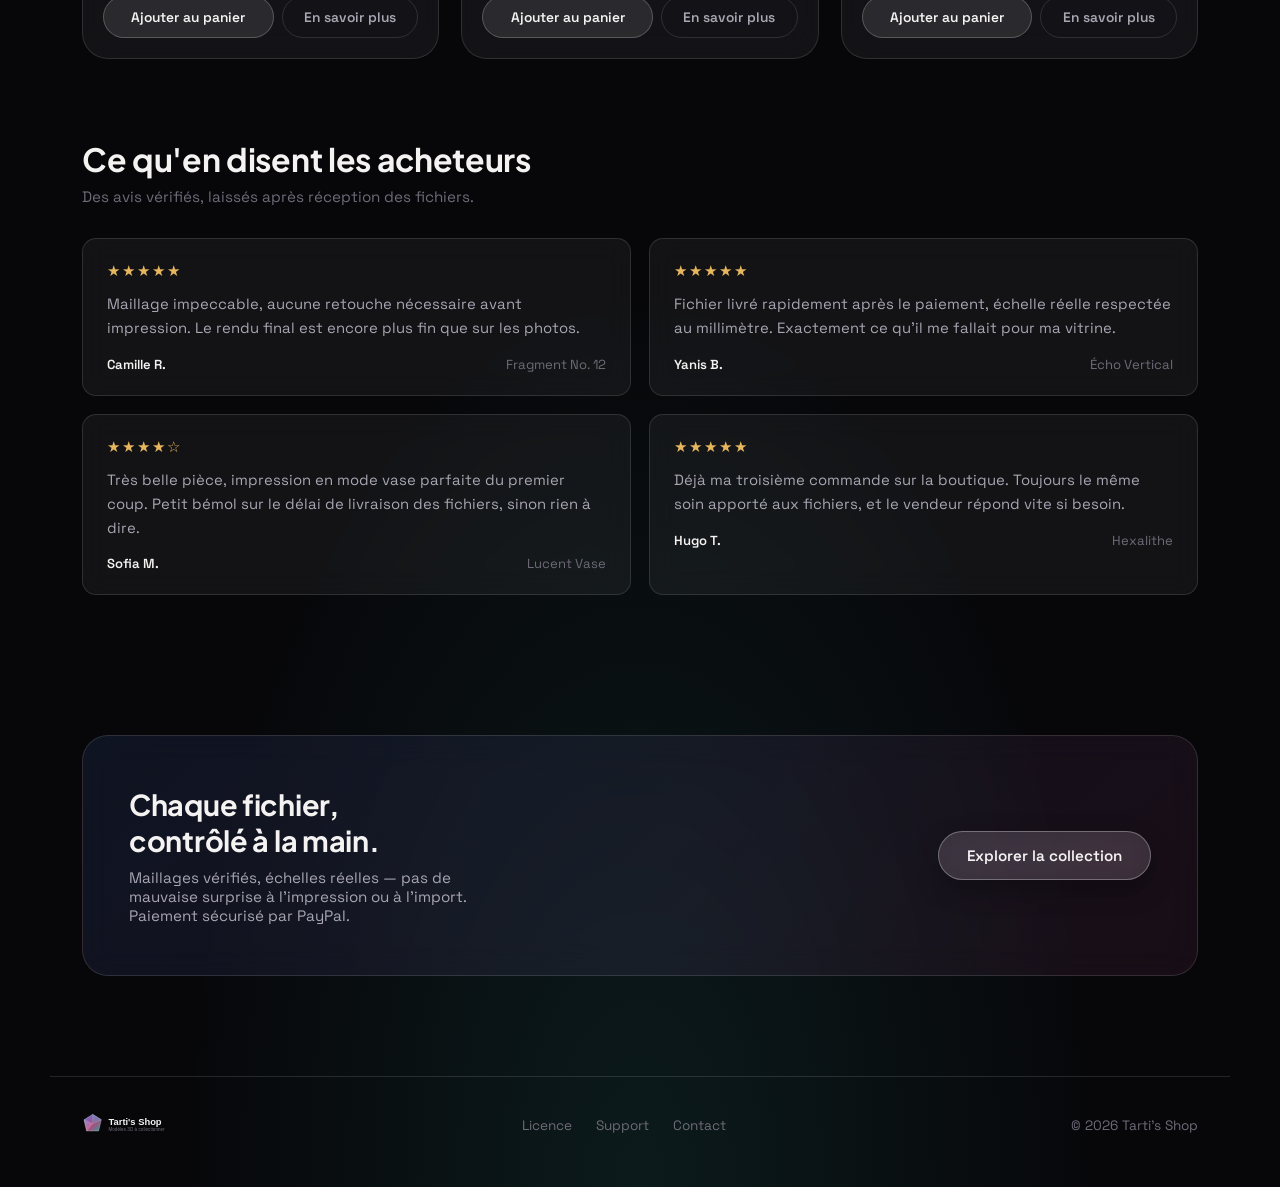
==== commit 2fce2e40: "Add files via upload" ====
--- a/index.html
+++ b/index.html
@@ -20,6 +20,8 @@
       <a href="#catalogue">Catalogue</a>
       <a href="#formats">Formats</a>
       <a href="#a-propos">À propos</a>
+      <a href="#avis">Avis</a>
+      <a href="faq.html">FAQ</a>
     </div>
     <button class="cart-btn" id="cart-toggle">
       Panier · <span id="cart-count">0</span>
@@ -62,6 +64,14 @@
     <div class="grid" id="catalog-grid"><!-- généré par js/cart.js --></div>
   </section>
 
+  <section class="reviews" id="avis">
+    <div class="reviews-head">
+      <h2>Ce qu'en disent les acheteurs</h2>
+      <p>Des avis vérifiés, laissés après réception des fichiers.</p>
+    </div>
+    <div class="reviews-grid" id="reviews-grid"><!-- généré par js/reviews.js --></div>
+  </section>
+
   <section class="cta-strip" id="a-propos">
     <div class="cta-panel">
       <div>
@@ -100,9 +110,33 @@
     </div>
   </aside>
 
+  <!-- ---------- FICHE PRODUIT ("En savoir plus") ---------- -->
+  <div class="overlay" id="product-overlay"></div>
+  <div class="modal" id="product-modal">
+    <button class="close-btn modal-close" id="close-modal" aria-label="Fermer" onclick="closeProductModal()">×</button>
+    <div class="modal-visual" id="modal-visual"></div>
+    <div class="modal-nav" id="modal-nav">
+      <button aria-label="Photo précédente" onclick="shiftModalImage(-1)">‹</button>
+      <div class="modal-dots" id="modal-dots"></div>
+      <button aria-label="Photo suivante" onclick="shiftModalImage(1)">›</button>
+    </div>
+    <div class="modal-body">
+      <span class="pill pill-accent" id="modal-category"></span>
+      <h2 id="modal-name"></h2>
+      <p class="modal-specs" id="modal-specs"></p>
+      <p class="modal-description" id="modal-description"></p>
+      <div class="modal-foot">
+        <span class="price" id="modal-price"></span>
+        <button class="add-btn" id="modal-add-btn">Ajouter au panier</button>
+      </div>
+    </div>
+  </div>
+
   <div id="toast"></div>
 
   <script src="js/products.js"></script>
   <script src="js/cart.js"></script>
+  <script src="js/product-modal.js"></script>
+  <script src="js/reviews.js"></script>
 </body>
 </html>
--- a/css/style.css
+++ b/css/style.css
@@ -316,3 +316,126 @@
 }
 
 a:focus-visible, button:focus-visible{ outline:2px solid var(--blue); outline-offset:3px; }
+
+/* ---------- CARD ACTIONS / THUMB IMAGE ---------- */
+.thumb{ cursor:pointer; overflow:hidden; }
+.thumb img{ width:100%; height:100%; object-fit:cover; }
+.card-actions{ display:flex; gap:8px; margin-top:14px; }
+.card-actions .add-btn{ margin-top:0; flex:1.3; }
+.more-btn{
+  flex:1; padding:11px; border-radius:100px; font-size:0.86rem; font-weight:600;
+  background:transparent; border:1px solid var(--glass-border); color:var(--ink-dim);
+  transition:border-color .2s ease, color .2s ease, background .2s ease;
+}
+.more-btn:hover{ color:var(--ink); border-color:var(--glass-border-strong); background:var(--glass); }
+
+/* ---------- PRODUCT MODAL ---------- */
+.modal{
+  position:fixed; top:50%; left:50%; transform:translate(-50%, -48%) scale(0.97);
+  width:min(720px, 92vw); max-height:86vh; overflow-y:auto;
+  background:rgba(12,12,16,0.94);
+  border:1px solid var(--glass-border-strong);
+  border-radius:var(--radius-lg);
+  backdrop-filter: blur(26px) saturate(140%);
+  -webkit-backdrop-filter: blur(26px) saturate(140%);
+  z-index:70; opacity:0; pointer-events:none;
+  transition:opacity .25s ease, transform .25s ease;
+  box-shadow:0 30px 80px rgba(0,0,0,0.45);
+}
+.modal.open{ opacity:1; pointer-events:auto; transform:translate(-50%, -50%) scale(1); }
+.modal-close{ position:absolute; top:16px; right:18px; z-index:2; font-size:1.5rem; color:var(--ink-dim); }
+.modal-close:hover{ color:var(--ink); }
+
+.modal-visual{ height:280px; display:flex; align-items:center; justify-content:center; overflow:hidden; background:radial-gradient(circle at 50% 40%, rgba(255,255,255,0.05), transparent 70%); }
+.modal-visual img{ width:100%; height:100%; object-fit:cover; }
+.modal-thumb{ height:100%; }
+.modal-thumb .shape{ width:46%; height:46%; }
+
+.modal-nav{ display:flex; align-items:center; justify-content:center; gap:16px; padding:14px 0 4px; }
+.modal-nav button{
+  width:34px; height:34px; border-radius:50%; background:var(--glass); border:1px solid var(--glass-border);
+  font-size:1.1rem; display:flex; align-items:center; justify-content:center; color:var(--ink-dim);
+  transition:background .2s ease, color .2s ease;
+}
+.modal-nav button:hover{ background:var(--glass-strong); color:var(--ink); }
+.modal-dots{ display:flex; gap:7px; }
+.modal-dot{ width:7px; height:7px; border-radius:50%; background:var(--glass-border-strong); }
+.modal-dot.active{ background:var(--amber); }
+
+.modal-body{ padding:22px 30px 32px; }
+.modal-body h2{ font-size:1.5rem; margin:12px 0 6px; }
+.modal-specs{ color:var(--ink-faint); font-size:0.86rem; margin-bottom:16px; }
+.modal-description{ color:var(--ink-dim); line-height:1.65; font-size:0.95rem; max-width:56ch; }
+.modal-foot{ display:flex; align-items:center; justify-content:space-between; gap:20px; margin-top:26px; }
+.modal-foot .price{ font-family:'Plus Jakarta Sans', sans-serif; font-weight:700; font-size:1.3rem; }
+.modal-foot .add-btn{ width:auto; padding:12px 26px; }
+
+/* ---------- REVIEWS ---------- */
+.reviews{ max-width:1180px; margin:0 auto; padding:20px 32px 20px; }
+.reviews-head{ margin-bottom:32px; }
+.reviews-head h2{ font-size:2rem; }
+.reviews-head p{ color:var(--ink-faint); font-size:0.95rem; margin-top:8px; }
+.reviews-grid{ display:grid; grid-template-columns:repeat(2, 1fr); gap:18px; }
+.review-card{
+  background:var(--glass); border:1px solid var(--glass-border); border-radius:var(--radius-sm);
+  padding:22px 24px; backdrop-filter: blur(14px); -webkit-backdrop-filter: blur(14px);
+}
+.review-stars{ color:var(--amber); letter-spacing:2px; font-size:0.95rem; margin-bottom:12px; }
+.review-text{ color:var(--ink-dim); font-size:0.93rem; line-height:1.6; }
+.review-foot{ display:flex; justify-content:space-between; align-items:center; margin-top:16px; font-size:0.82rem; }
+.review-name{ color:var(--ink); font-weight:600; }
+.review-product{ color:var(--ink-faint); }
+
+/* ---------- CHECKOUT PAYMENT PANEL (v2) ---------- */
+.order-ref{ font-size:0.84rem; color:var(--ink-faint); margin-top:18px; padding-top:16px; border-top:1px solid var(--glass-border); }
+.order-ref strong{ color:var(--ink); }
+.field-label{ display:block; font-size:0.82rem; color:var(--ink-dim); margin:16px 0 8px; }
+.field-input{
+  width:100%; padding:12px 14px; border-radius:12px; font-size:0.92rem;
+  background:var(--glass); border:1px solid var(--glass-border); color:var(--ink);
+  font-family:inherit;
+}
+.field-input:focus{ outline:none; border-color:var(--blue); }
+.field-input::placeholder{ color:var(--ink-faint); }
+.btn-copy{
+  width:100%; margin-top:16px; padding:12px; border-radius:100px; font-size:0.86rem; font-weight:600;
+  background:var(--glass); border:1px solid var(--glass-border); color:var(--ink-dim);
+  transition:background .2s ease, color .2s ease;
+}
+.btn-copy:hover{ background:var(--glass-strong); color:var(--ink); }
+.pay-btn{ width:100%; margin-top:10px; text-align:center; }
+.payment-confirm-note{
+  margin-top:16px; padding:14px 16px; border-radius:var(--radius-sm); font-size:0.84rem; line-height:1.55;
+  background:rgba(53,199,180,0.1); border:1px solid rgba(53,199,180,0.3); color:var(--ink-dim);
+  display:none;
+}
+.payment-confirm-note.show{ display:block; }
+.payment-confirm-note strong{ color:var(--teal); }
+
+/* ---------- FAQ PAGE ---------- */
+.faq-page{ max-width:820px; margin:0 auto; padding:70px 32px 100px; }
+.faq-head{ margin-bottom:44px; }
+.faq-head h1{ font-size:clamp(2rem, 3.6vw, 2.6rem); margin:18px 0 14px; }
+.faq-head p{ color:var(--ink-dim); max-width:56ch; line-height:1.6; }
+
+.faq-list{ display:flex; flex-direction:column; gap:12px; }
+.faq-item{
+  background:var(--glass); border:1px solid var(--glass-border); border-radius:var(--radius-sm);
+  padding:6px 22px; backdrop-filter: blur(14px); -webkit-backdrop-filter: blur(14px);
+}
+.faq-item summary{
+  cursor:pointer; list-style:none; padding:18px 0; font-weight:600; font-size:1rem; color:var(--ink);
+  display:flex; align-items:center; justify-content:space-between; gap:16px;
+}
+.faq-item summary::-webkit-details-marker{ display:none; }
+.faq-item summary::after{
+  content:"+"; font-size:1.3rem; color:var(--ink-faint); flex-shrink:0; transition:transform .2s ease;
+}
+.faq-item[open] summary::after{ transform:rotate(45deg); }
+.faq-answer{ padding:0 0 20px; color:var(--ink-dim); font-size:0.94rem; line-height:1.65; max-width:64ch; }
+
+@media (max-width:860px){
+  .reviews-grid{ grid-template-columns:1fr; }
+  .modal{ width:94vw; }
+  .modal-body{ padding:18px 20px 26px; }
+}
